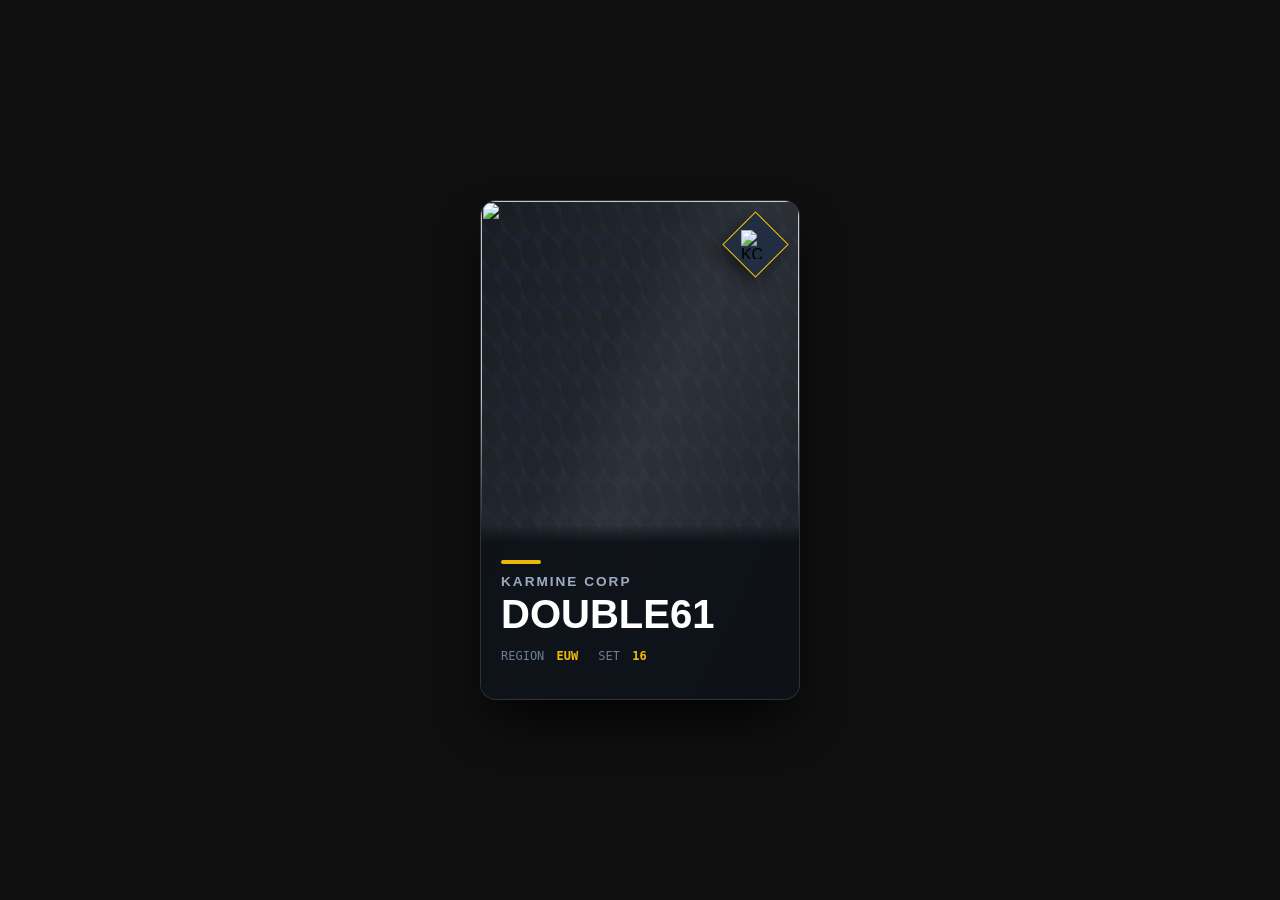
==== FeedbackCard/index.html @ a1b2b075 "Redesign and optimize the portfolio Performance - index.html: 9.2 MB -> 88 KB. Removed ~7.7 MB of de" ====
<!DOCTYPE html>
<html lang="fr">
<head>
    <meta charset="UTF-8">
    <title>TFT Pro Card - KC Edition</title>
    <style>
        /* --- SETUP --- */
        body {
            background-color: #0f0f0f;
            display: flex; justify-content: center; align-items: center;
            height: 100vh; margin: 0; font-family: 'Segoe UI', sans-serif; overflow: hidden;
        }

        .scene { perspective: 1500px; }

        /* --- STRUCTURE 3D --- */
        .card-tilt-wrapper {
            width: 320px; height: 500px;
            position: relative; cursor: pointer;
            --rx: 0deg; --ry: 0deg; --tx: 50%; --ty: 50%;
            transform-style: preserve-3d;
            transform: rotateX(var(--rx)) rotateY(var(--ry));
            transition: transform 0.1s ease-out;
        }

        .card-flip-container {
            width: 100%; height: 100%; position: relative;
            transform-style: preserve-3d;
            transition: transform 0.6s cubic-bezier(0.4, 0.2, 0.2, 1);
        }
        .card-flip-container.is-flipped { transform: rotateY(180deg); }

        /* --- DESIGN DE LA CARTE (COMMUN) --- */
        .card-side {
            position: absolute; inset: 0; border-radius: 16px;
            backface-visibility: hidden; overflow: hidden;
            background: #161b22;
            box-shadow: 0 25px 50px -12px rgba(0, 0, 0, 0.9);
            border: 1px solid rgba(255,255,255,0.1);
        }

        /* --- FACE AVANT --- */
        .card-front { display: flex; flex-direction: column; }

        /* 1. FOND ABSTRAIT */
        .bg-pattern {
            position: absolute; inset: 0; z-index: 0;
            background-image: 
                linear-gradient(30deg, #1a1f2e 12%, transparent 12.5%, transparent 87%, #1a1f2e 87.5%, #1a1f2e),
                linear-gradient(150deg, #1a1f2e 12%, transparent 12.5%, transparent 87%, #1a1f2e 87.5%, #1a1f2e),
                linear-gradient(60deg, #1f2433 25%, transparent 25.5%, transparent 75%, #1f2433 75%, #1f2433);
            background-size: 20px 35px; opacity: 0.5;
        }

        /* 2. IMAGE JOUEUR (Masquée) */
        .image-container {
            height: 65%; width: 100%; position: relative; z-index: 1;
        }
        .player-img {
            width: 100%; height: 100%; object-fit: cover; object-position: top center;
            mask-image: linear-gradient(to bottom, black 60%, transparent 100%);
            -webkit-mask-image: linear-gradient(to bottom, black 60%, transparent 100%);
            filter: saturate(1.1) contrast(1.1);
        }

        /* 3. UI PANEL (Bas) */
        .ui-panel {
            height: 35%; position: relative; z-index: 2;
            padding: 0 20px;
            background: linear-gradient(to top, #0d1117 90%, transparent 100%);
            display: flex; flex-direction: column; justify-content: center;
        }
        .ui-accent-line { width: 40px; height: 4px; background: #eab308; margin-bottom: 10px; border-radius: 2px; }
        .team-name { color: #94a3b8; font-size: 0.85rem; text-transform: uppercase; letter-spacing: 2px; font-weight: 600; }
        .player-nick { color: white; font-size: 2.5rem; font-weight: 800; text-transform: uppercase; line-height: 1; margin: 5px 0; }
        
        /* Stat bar modifiée (Role supprimé) */
        .stat-row {
            display: flex; gap: 20px; margin-top: 10px;
            font-size: 0.75rem; color: #64748b; font-family: monospace;
        }
        .stat-item span { color: #eab308; font-weight: bold; margin-left: 5px; }

        /* 4. BADGE LOGO (Modifié) */
        .rank-badge {
            position: absolute; top: 20px; right: 20px;
            width: 45px; height: 45px;
            background: #1e293b; border: 1px solid #eab308;
            display: flex; justify-content: center; align-items: center;
            transform: rotate(45deg); /* Le conteneur est en losange */
            z-index: 10; box-shadow: 0 10px 20px rgba(0,0,0,0.5);
            overflow: hidden;
        }
        /* L'image à l'intérieur est contre-rotatée pour paraître droite */
        .rank-badge img {
            width: 65%; height: 65%; object-fit: contain;
            transform: rotate(-45deg); 
        }

        /* 5. REFLET */
        .glass-glare {
            position: absolute; inset: 0; z-index: 20; pointer-events: none;
            background: linear-gradient(115deg, transparent 30%, rgba(255,255,255,0.05) 45%, rgba(255,255,255,0.1) 50%, transparent 70%);
            background-size: 300% 300%; background-position: var(--tx) var(--ty);
            background-repeat: no-repeat; mix-blend-mode: overlay;
        }

        /* --- FACE ARRIERE --- */
        .card-back {
            transform: rotateY(180deg); background: #0d1117; color: white;
            display: flex; flex-direction: column; align-items: center; padding: 30px; text-align: center;
        }
        .back-logo img { width: 80px; height: 80px; margin-bottom: 20px; }
        .achievements li { margin: 10px 0; color: #cbd5e1; border-bottom: 1px solid #334155; padding-bottom: 5px;}
        .achievements span { color: #eab308; font-weight: bold; margin-right: 10px; }

    </style>
</head>
<body>

    <div class="scene">
        <div class="card-tilt-wrapper" id="cardTilt">
            <div class="card-flip-container" id="cardFlip">

                <div class="card-side card-front">
                    <div class="bg-pattern"></div>

                    <div class="rank-badge">
                        <img src="https://upload.wikimedia.org/wikipedia/commons/thumb/9/96/Karmine_Corp_logo.svg/1348px-Karmine_Corp_logo.svg.png" alt="KC Logo">
                    </div>

                    <div class="image-container">
                        <img src="https://medias.lequipe.fr/img-photo-jpg/emre-double61-demirtas-est-devenu-double-champion-d-europe-fin-mars-riot-games/1500000001635209/61:0,1157:730-1200-800-75/13119.jpg" class="player-img">
                    </div>

                    <div class="ui-panel">
                        <div class="ui-accent-line"></div>
                        <div class="team-name">Karmine Corp</div>
                        <div class="player-nick">Double61</div>
                        
                        <div class="stat-row">
                            <div class="stat-item">REGION <span>EUW</span></div>
                            <div class="stat-item">SET <span>16</span></div>
                        </div>
                    </div>

                    <div class="glass-glare"></div>
                </div>

                <div class="card-side card-back">
                    <div class="back-logo">
                        <img src="https://upload.wikimedia.org/wikipedia/commons/thumb/9/96/Karmine_Corp_logo.svg/1348px-Karmine_Corp_logo.svg.png">
                    </div>
                    <h3>PALMARÈS</h3>
                    <ul class="achievements" style="list-style: none; padding: 0; width: 100%; text-align: left;">
                        <li><span>WORLD</span> Champion Set 3.5</li>
                        <li><span>EMEA</span> Superbrawl Winner</li>
                        <li><span>FR</span> Hex League Winner</li>
                    </ul>
                </div>

            </div>
        </div>
    </div>

    <script>
        const tilt = document.getElementById('cardTilt');
        const flip = document.getElementById('cardFlip');

        document.addEventListener('mousemove', (e) => {
            const rect = tilt.getBoundingClientRect();
            const x = e.clientX - (rect.left + rect.width/2);
            const y = e.clientY - (rect.top + rect.height/2);
            
            tilt.style.setProperty('--rx', `${-y/20}deg`);
            tilt.style.setProperty('--ry', `${x/20}deg`);
            tilt.style.setProperty('--tx', `${50 + (x/rect.width)*100}%`);
            tilt.style.setProperty('--ty', `${50 + (y/rect.height)*100}%`);
        });

        document.addEventListener('mouseleave', () => {
            tilt.style.transition = 'transform 0.5s ease';
            tilt.style.setProperty('--rx', '0deg'); tilt.style.setProperty('--ry', '0deg');
            setTimeout(() => tilt.style.transition = 'transform 0.1s', 500);
        });

        tilt.addEventListener('click', () => flip.classList.toggle('is-flipped'));
    </script>
</body>
</html>
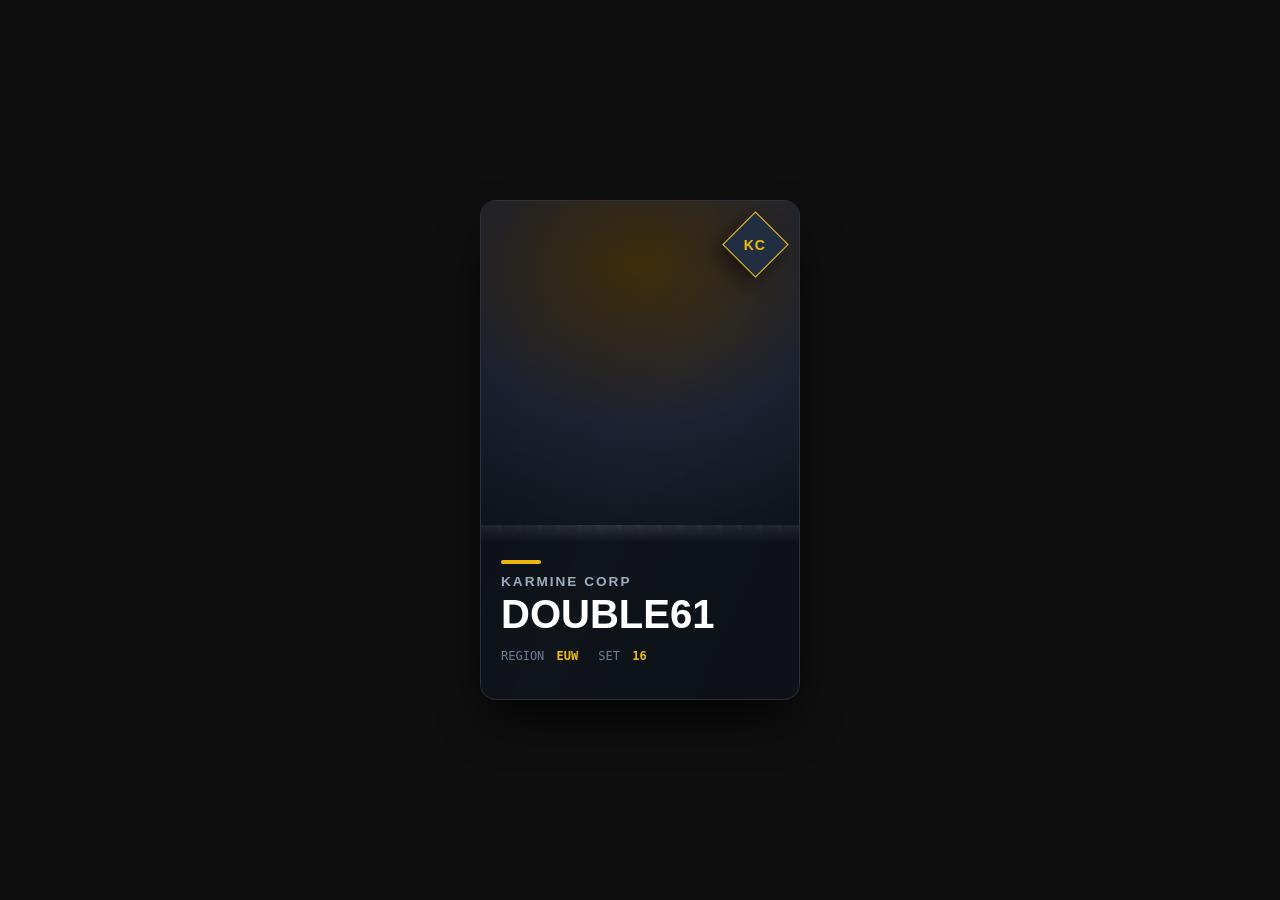
==== commit 429c3dea: "Fix typos, complete the English version, harden the terminal - Typos: "autour du medium", "voire God" ====
--- a/FeedbackCard/index.html
+++ b/FeedbackCard/index.html
@@ -114,7 +114,19 @@
         .achievements li { margin: 10px 0; color: #cbd5e1; border-bottom: 1px solid #334155; padding-bottom: 5px;}
         .achievements span { color: #eab308; font-weight: bold; margin-right: 10px; }
 
+        /* Fallbacks if the hotlinked images ever go offline */
+        .image-container { background: radial-gradient(120% 90% at 50% 20%, #3b2a0a 0%, #1a1f2e 55%, #0d1117 100%); }
+        .logo-fallback { font-weight: 800; color: #eab308; letter-spacing: 1px; transform: rotate(-45deg); font-size: 14px; }
+        .back-logo .logo-fallback { display: block; transform: none; font-size: 40px; margin-bottom: 20px; }
     </style>
+    <script>
+        function logoFallback(img) {
+            const s = document.createElement('span');
+            s.className = 'logo-fallback';
+            s.textContent = 'KC';
+            img.replaceWith(s);
+        }
+    </script>
 </head>
 <body>
 
@@ -126,11 +138,11 @@
                     <div class="bg-pattern"></div>
 
                     <div class="rank-badge">
-                        <img src="https://upload.wikimedia.org/wikipedia/commons/thumb/9/96/Karmine_Corp_logo.svg/1348px-Karmine_Corp_logo.svg.png" alt="KC Logo">
+                        <img src="https://upload.wikimedia.org/wikipedia/commons/thumb/9/96/Karmine_Corp_logo.svg/1348px-Karmine_Corp_logo.svg.png" alt="KC Logo" onerror="logoFallback(this)">
                     </div>
 
                     <div class="image-container">
-                        <img src="https://medias.lequipe.fr/img-photo-jpg/emre-double61-demirtas-est-devenu-double-champion-d-europe-fin-mars-riot-games/1500000001635209/61:0,1157:730-1200-800-75/13119.jpg" class="player-img">
+                        <img src="https://medias.lequipe.fr/img-photo-jpg/emre-double61-demirtas-est-devenu-double-champion-d-europe-fin-mars-riot-games/1500000001635209/61:0,1157:730-1200-800-75/13119.jpg" class="player-img" onerror="this.style.visibility='hidden'">
                     </div>
 
                     <div class="ui-panel">
@@ -149,7 +161,7 @@
 
                 <div class="card-side card-back">
                     <div class="back-logo">
-                        <img src="https://upload.wikimedia.org/wikipedia/commons/thumb/9/96/Karmine_Corp_logo.svg/1348px-Karmine_Corp_logo.svg.png">
+                        <img src="https://upload.wikimedia.org/wikipedia/commons/thumb/9/96/Karmine_Corp_logo.svg/1348px-Karmine_Corp_logo.svg.png" alt="KC Logo" onerror="logoFallback(this)">
                     </div>
                     <h3>PALMARÈS</h3>
                     <ul class="achievements" style="list-style: none; padding: 0; width: 100%; text-align: left;">
